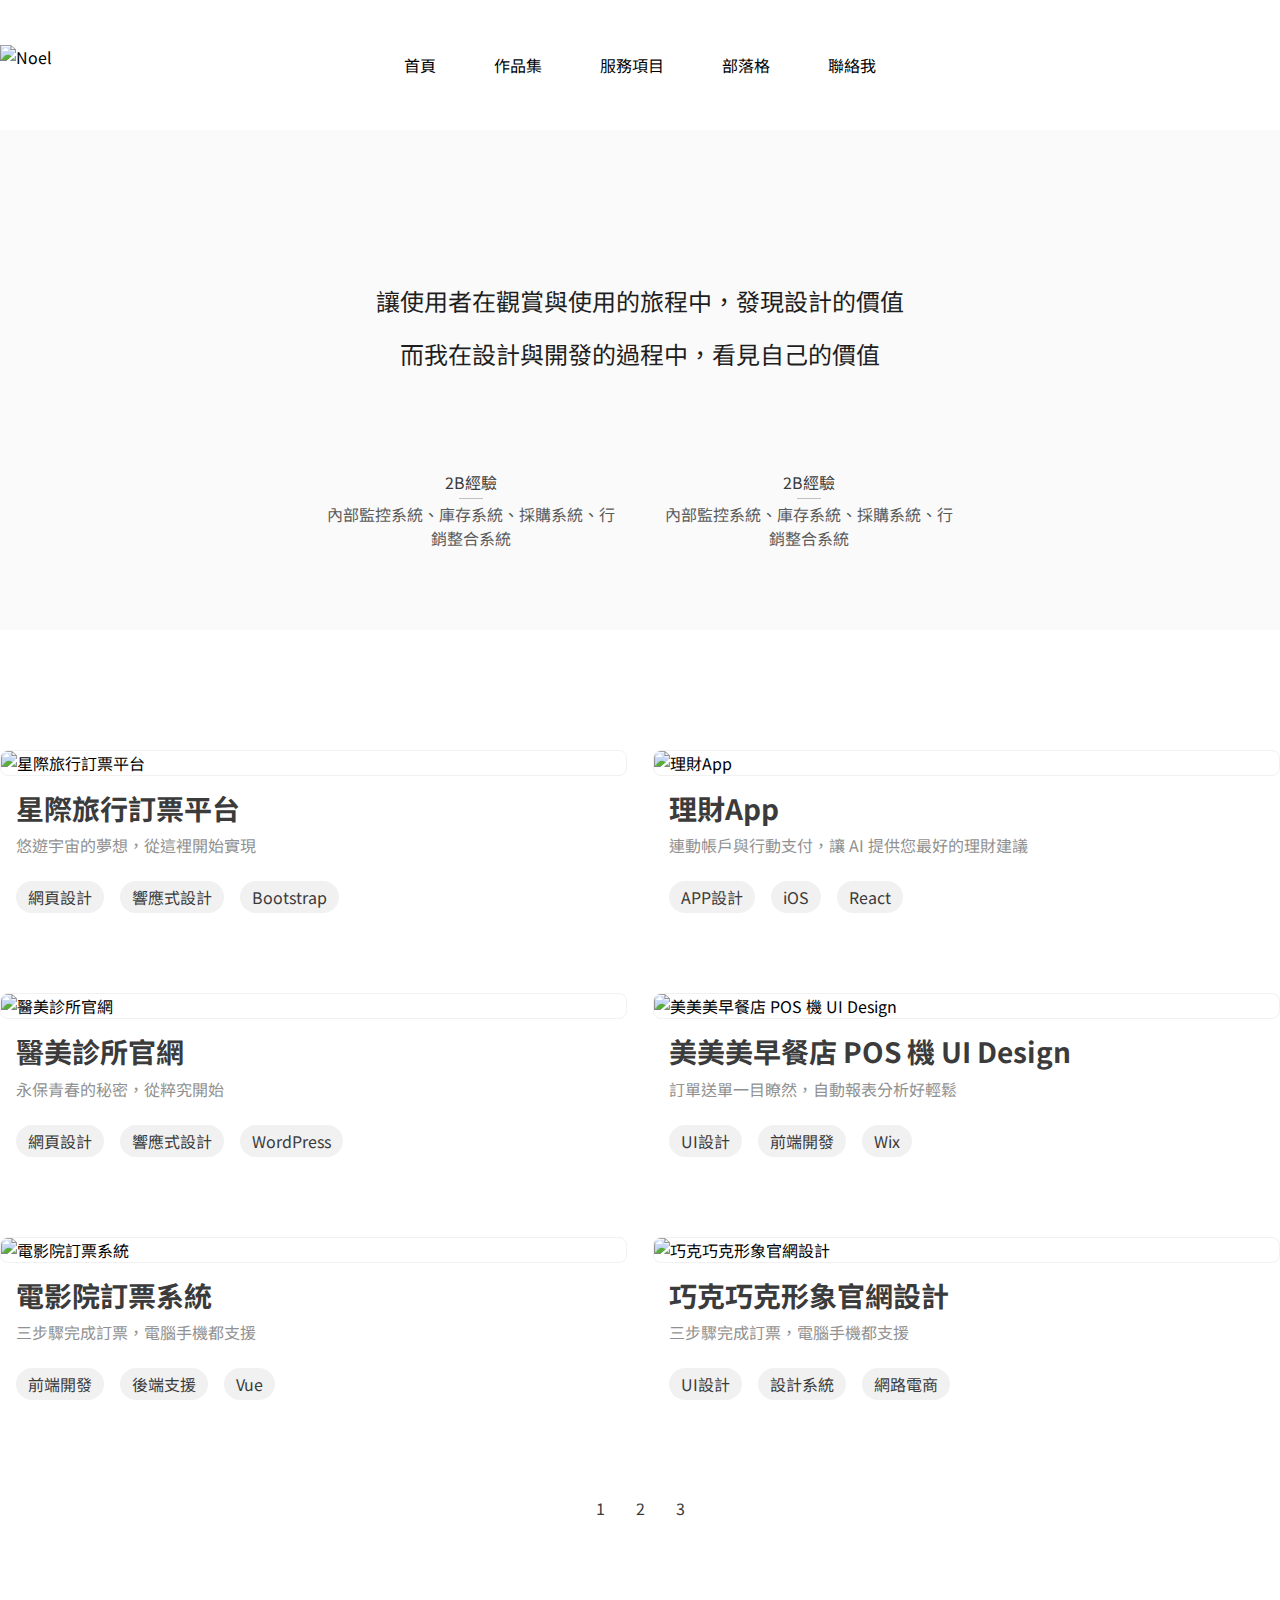
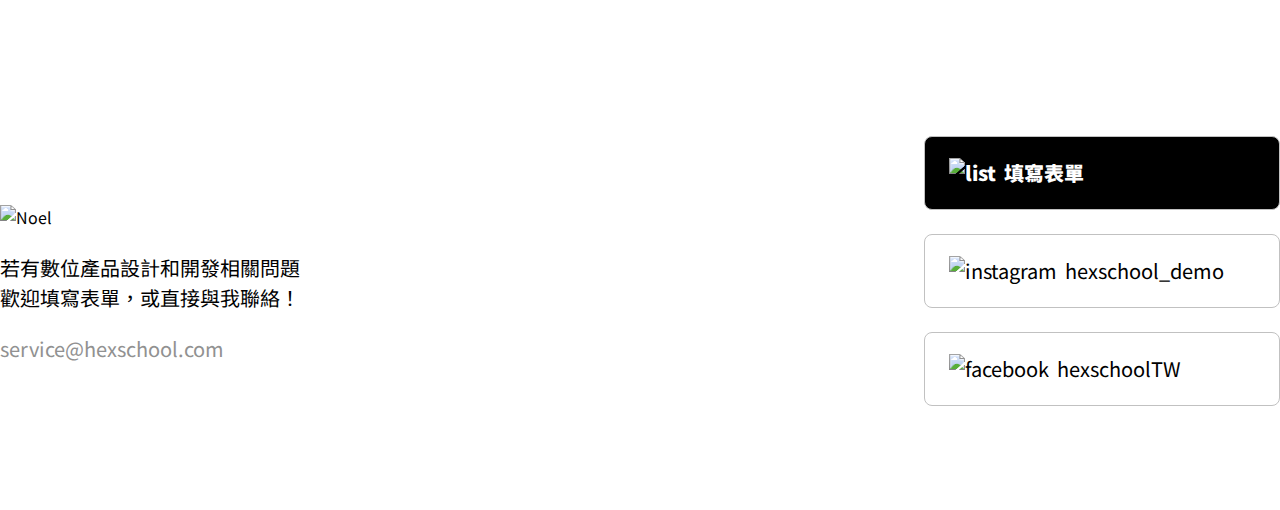
==== portfolio.html @ 108b71df "0527" ====
<!DOCTYPE html>
<html lang="en">
<head>
    <meta charset="UTF-8">
    <meta name="viewport" content="width=device-width, initial-scale=1.0">
    <title>切版任務作業二 - 個人品牌網站</title>
    <link rel="stylesheet" type="text/css" href="/assets/css/main.css">
    <link href="https://fonts.googleapis.com/css2?family=Noto+Sans+TC:wght@100..900&display=swap" rel="stylesheet">
</head>
<body>
    <nav class="c-nav">
        <div class="container c-nav__container">
            <div class="c-nav__image">
                <a href="#">
                    <img src="https://raw.githubusercontent.com/hexschool/2022-web-layout-training/2f8d8c7a6133b448ecff5bf0a3d282b87b7c6a7e/2024%20web-camp/logo.svg" alt="Noel">
                </a>
            </div>
            <ul>
                <li>
                    <a href="index.html">首頁</a>
                </li>
                <li>
                    <a href="portfolio.html">作品集</a>
                </li>
                <li>
                    <a href="#">服務項目</a>
                </li>
                <li>
                    <a href="#">部落格</a>
                </li>
                <li>
                    <a href="#">聯絡我</a>
                </li>
            </ul>
        </div>
    </nav>

    <section class="p-topbn">   
        <div class="p-topbn__wrapper">
            <div class="p-topbn__title">
                <h4>讓使用者在觀賞與使用的旅程中，發現設計的價值</h4>
            </div>
            <div class="p-topbn__title">
                <h4>而我在設計與開發的過程中，看見自己的價值</h4>
            </div>
        </div>
        <ul>
            <li>
                <p class="subtitle">2B經驗</p>
                <p>內部監控系統、庫存系統、採購系統、行銷整合系統</p>
            </li>
            <li>
                <p class="subtitle">2B經驗</p>
                <p>內部監控系統、庫存系統、採購系統、行銷整合系統</p>
            </li>
        </ul>
    </section>
    <section class="p-works">
        <div class="container">
            <ul class="p-works__wrap">
                <li class="p-works__card">
                    <a href="#">
                        <div class="img-wrap">
                            <img src="https://github.com/hexschool/2022-web-layout-training/blob/main/2024%20web-camp/work-image1.png?raw=true" 
                            alt="星際旅行訂票平台">
                        </div>
                        <div class="p-works__txt">
                            <h3>星際旅行訂票平台</h3>
                            <p>悠遊宇宙的夢想，從這裡開始實現</p>
                            <ul>
                                <li>網頁設計</li>
                                <li>響應式設計</li>
                                <li>Bootstrap</li>
                            </ul>
                        </div>
                    </a>
                </li>
                <li class="p-works__card">
                    <a href="#">
                        <div class="img-wrap">
                            <img src="https://github.com/hexschool/2022-web-layout-training/blob/main/2024%20web-camp/work-image2.png?raw=true" 
                            alt="理財App">
                        </div>
                        <div class="p-works__txt">
                            <h3>理財App</h3>
                            <p>連動帳戶與行動支付，讓 AI 提供您最好的理財建議</p>
                            <ul>
                                <li>APP設計</li>
                                <li>iOS</li>
                                <li>React</li>
                            </ul>
                        </div>
                    </a>
                </li>
                <li class="p-works__card">
                    <a href="#">
                        <div class="img-wrap">
                            <img src="https://github.com/hexschool/2022-web-layout-training/blob/main/2024%20web-camp/work-image3.png?raw=true" 
                            alt="醫美診所官網">
                        </div>
                        <div class="p-works__txt">
                            <h3>醫美診所官網</h3>
                            <p>永保青春的秘密，從粹究開始</p>
                            <ul>
                                <li>網頁設計</li>
                                <li>響應式設計</li>
                                <li>WordPress</li>
                            </ul>
                        </div>
                    </a>
                </li>
                <li class="p-works__card">
                    <a href="#">
                        <div class="img-wrap">
                            <img src="https://github.com/hexschool/2022-web-layout-training/blob/main/2024%20web-camp/work-image4.png?raw=true" 
                            alt="美美美早餐店 POS 機 UI Design">
                        </div>
                        <div class="p-works__txt">
                            <h3>美美美早餐店 POS 機 UI Design</h3>
                            <p>訂單送單一目瞭然，自動報表分析好輕鬆</p>
                            <ul>
                                <li>UI設計</li>
                                <li>前端開發</li>
                                <li>Wix</li>
                            </ul>
                        </div>
                    </a>
                </li>
                <li class="p-works__card">
                    <a href="#">
                        <div class="img-wrap">
                            <img src="https://github.com/hexschool/2022-web-layout-training/blob/main/2024%20web-camp/work-image5.png?raw=true" 
                            alt="電影院訂票系統">
                        </div>
                        <div class="p-works__txt">
                            <h3>電影院訂票系統</h3>
                            <p>三步驟完成訂票，電腦手機都支援</p>
                            <ul>
                                <li>前端開發</li>
                                <li>後端支援</li>
                                <li>Vue</li>
                            </ul> 
                        </div>
                    </a>
                </li>
                <li class="p-works__card">
                    <a href="#">
                        <div class="img-wrap">
                            <img src="https://github.com/hexschool/2022-web-layout-training/blob/main/2024%20web-camp/work-image6.png?raw=true" 
                            alt="巧克巧克形象官網設計">
                        </div>
                        <div class="p-works__txt">
                            <h3>巧克巧克形象官網設計</h3>
                            <p>三步驟完成訂票，電腦手機都支援</p>
                            <ul>
                                <li>UI設計</li>
                                <li>設計系統</li>
                                <li>網路電商</li>
                            </ul>
                        </div>
                    </a>
                </li>
            </ul>
            <div class="c-pagination">
                <ul>
                    <a href="#">
                        <li>
                            <p>1</p>
                        </li>
                    </a>
                    <a href="#">
                        <li>
                            <p>2</p>
                        </li>
                    </a>
                    <a href="#">
                        <li>
                            <p>3</p>
                        </li>
                    </a>
                </ul>
            </div>
        </div>
    </section>

    <section class="c-footer">
        <div class="container c-footer__container">
            <div class="c-footer__info">
                <img src="https://raw.githubusercontent.com/hexschool/2022-web-layout-training/2f8d8c7a6133b448ecff5bf0a3d282b87b7c6a7e/2024%20web-camp/logo.svg" alt="Noel">
                <p>若有數位產品設計和開發相關問題<br>
                    歡迎填寫表單，或直接與我聯絡！
                </p>
                <a href="mailto:service@hexschool.com">
                    service@hexschool.com
                </a>
            </div>
            <ul>
                <a href="#">
                    <li class="c-btn c-btn--large active">
                        <img src="https://raw.githubusercontent.com/hexschool/2022-web-layout-training/2f8d8c7a6133b448ecff5bf0a3d282b87b7c6a7e/2024%20web-camp/list.svg" alt="list">
                        <p>填寫表單</p>
                    </li>
                </a>
                <a href="#">
                    <li class="c-btn c-btn--large">
                        <img src="https://raw.githubusercontent.com/hexschool/2022-web-layout-training/2f8d8c7a6133b448ecff5bf0a3d282b87b7c6a7e/2024%20web-camp/instagram.svg" alt="instagram">
                        <p>hexschool_demo</p>
                    </li>
                </a>
                <a href="#">
                    <li class="c-btn c-btn--large">
                        <img src="https://raw.githubusercontent.com/hexschool/2022-web-layout-training/2f8d8c7a6133b448ecff5bf0a3d282b87b7c6a7e/2024%20web-camp/facebook.svg" alt="facebook">
                        <p>hexschoolTW</p>
                    </li>
                </a>
            </ul>
        </div>
    </section>
</body>
</html>
---- assets/css/main.css ----
h1 {
  font-size: 40px;
  line-height: 48px;
}

h2 {
  font-size: 32px;
  line-height: 38.4px;
}

h3 {
  font-size: 28px;
  line-height: 33.6px;
}

h4 {
  font-size: 24px;
  line-height: 28.8px;
}

h5 {
  font-size: 20px;
  line-height: 24px;
}

h6 {
  font-size: 16px;
  line-height: 19.2px;
}

* {
  padding: 0;
  margin: 0;
  font-family: "Noto Sans TC", Helvetica, Arial, sans-serif, serif;
}

ul li {
  list-style-type: none;
}

a {
  text-decoration: none;
  color: #000000;
}

section {
  padding: 80px 0;
}

.container {
  max-width: 1296px;
  margin: 0 auto;
}
@media (max-width: 992px) {
  .container {
    padding: 0 16px;
  }
}

.img-wrap {
  max-width: 100%;
  overflow: hidden;
}
.img-wrap img {
  width: 100%;
}

.c-nav__container {
  position: relative;
  display: flex;
  justify-content: center;
  align-items: center;
  padding: 28px 0;
}
.c-nav__container ul {
  display: flex;
  justify-content: center;
}
.c-nav__container ul li {
  padding: 4px 8px;
  margin: 20px;
  border: 1px solid #ffffff;
}
.c-nav__container ul li:hover {
  border: 1px solid #919191;
}
.c-nav__container ul li:active {
  border: 1px solid #919191;
}
.c-nav__image {
  position: absolute;
  left: 0;
  height: 40px;
  width: auto;
}
.c-pagination ul {
  display: flex;
  margin: 8px 0;
  justify-content: center;
}
.c-pagination ul li {
  border-radius: 4px;
  width: 40px;
  height: 40px;
  display: flex;
  justify-content: center;
  align-items: center;
}
.c-pagination ul li p {
  color: #3B3B3B;
}
.c-pagination ul li:hover {
  background-color: #F1F1F1;
}
.c-pagination ul li:active {
  background-color: #1E1E1E;
}
.c-pagination ul li:active p {
  color: #ffffff;
}
.c-pagedot__wrap {
  display: flex;
  justify-content: center;
}
.c-pagedot__wrap li {
  background-color: #E9E9E9;
  width: 12px;
  height: 12px;
  margin: 0 8px;
  border-radius: 100%;
}
.c-pagedot__wrap li.active {
  background-color: #000000;
}
.c-footer {
  background-image: url("https://github.com/hexschool/2022-web-layout-training/blob/main/2024%20web-camp/footer-bg-lg.png?raw=true");
  background-position: center;
  background-repeat: no-repeat;
  background-size: cover;
}
.c-footer__container {
  display: flex;
  justify-content: space-between;
  align-items: center;
}
.c-footer__container li {
  display: flex;
  align-items: center;
}
.c-footer__container li img {
  margin-bottom: 24px;
  margin: 0 8px 0 0;
  padding: 0;
}
.c-footer__container li p {
  margin-bottom: 24px;
  margin: 0;
  padding: 0;
}
.c-footer__info img {
  width: 160px;
  margin-bottom: 24px;
}
.c-footer__info p {
  font-family: "Noto Sans TC", Helvetica, Arial, sans-serif, serif;
  font-weight: 400;
  font-size: 20px;
  line-height: 30px;
  margin-bottom: 24px;
}
.c-footer__info a {
  font-size: 20px;
  line-height: 24px;
  color: #919191;
}
.c-btn {
  display: inline-block;
  font-family: "Noto Sans TC", Helvetica, Arial, sans-serif, serif;
  font-weight: 400;
  font-size: 20px;
  line-height: 30px;
}
.c-btn--large {
  width: 306px;
  height: 72px;
  padding: 0 24px;
  display: flex;
  align-items: center;
  border-radius: 8px;
  border: 1px solid #C1C1C1;
  background-color: #ffffff;
  margin-bottom: 24px;
}
.c-btn--large img {
  margin-right: 8px;
}
.c-btn--large.active {
  background-color: #000000;
  color: #ffffff;
  font-weight: 900;
}
.c-btn--small {
  background-color: #000000;
  color: #ffffff;
  display: inline-block;
  padding: 16px 32px;
  border-radius: 5px;
  font-weight: 700;
  display: flex;
  justify-content: center;
  align-items: center;
  transition: all 0.5s ease;
}
.c-btn--small:hover {
  background-color: #3B3B3B;
  transition: all 0.5s ease;
}

.p-hero {
  background-image: url("https://github.com/hexschool/2022-web-layout-training/blob/main/2024%20web-camp/hero-lg.png?raw=true");
  background-position: right;
  background-repeat: no-repeat;
  padding: 248px 0;
}
.p-hero__txt h1 {
  color: #3B3B3B;
  margin-bottom: 24px;
}
.p-hero__txt .icon-wrap {
  display: flex;
}
.p-hero__txt .icon-wrap img {
  margin-right: 16px;
}
.p-hero__p {
  color: #5B5B5B;
  font-family: "Noto Sans TC", Helvetica, Arial, sans-serif, serif;
  font-weight: 400;
  font-size: 20px;
  line-height: 30px;
  margin-bottom: 16px;
}
.p-hero__note {
  color: #C1C1C1;
  font-family: "Noto Sans TC", Helvetica, Arial, sans-serif, serif;
  font-weight: 400;
  font-size: 16px;
  line-height: 24px;
  margin-bottom: 60px;
}
.p-portfolio {
  position: relative;
  padding: 0;
}
.p-portfolio h2 {
  text-align: center;
  margin-bottom: 80px;
  color: #3B3B3B;
  display: flex;
  justify-content: center;
  align-items: center;
  letter-spacing: 4px;
}
.p-portfolio h2::before {
  display: inline-block;
  content: "";
  background: url("/assets/images/title-left.svg");
  width: 100px;
  height: 6px;
  margin-right: 16px;
}
.p-portfolio h2::after {
  display: inline-block;
  content: "";
  background: url("/assets/images/title-right.svg");
  width: 100px;
  height: 6px;
  margin-left: 16px;
}
.p-portfolio__card {
  position: relative;
  height: 800px;
  overflow: hidden;
}
.p-portfolio__card .container {
  display: flex;
  justify-content: space-between;
  align-items: center;
  height: 100%;
}
.p-portfolio__info {
  padding: 80px 40px 56px 40px;
  border-radius: 24px;
  background-color: rgba(255, 255, 255, 0.1019607843);
  width: 526px;
  display: flex;
  flex-direction: column;
  justify-content: center;
}
.p-portfolio__info a {
  text-align: center;
}
.p-portfolio .card-1 .p-portfolio__info {
  margin-left: 50px;
}
.p-portfolio .card-1::before {
  content: "";
  height: 800px;
  width: 100%;
  position: absolute;
  top: 0;
  left: 0;
  z-index: -1;
  background-image: url("https://github.com/hexschool/2022-web-layout-training/blob/main/2024%20web-camp/homepage-work1-bg.png?raw=true");
  background-repeat: no-repeat;
  background-position: center;
  background-size: cover;
  opacity: 0.4;
}
.p-portfolio .card-1::after {
  content: "";
  height: 800px;
  width: 100%;
  z-index: -2;
  position: absolute;
  top: 0;
  left: 0;
  background-color: #1E1E1E;
}
.p-portfolio .card-2 .p-portfolio__info {
  z-index: 5;
}
.p-portfolio .card-2::before {
  content: "";
  height: 800px;
  width: 100%;
  position: absolute;
  top: 0;
  left: 0;
  z-index: -1;
  background-image: url("https://github.com/hexschool/2022-web-layout-training/blob/main/2024%20web-camp/homepage-work2-lg.png?raw=true");
  background-repeat: no-repeat;
  background-position: center;
  background-size: cover;
}
.p-portfolio .card-2::after {
  content: "";
  height: 800px;
  width: 50%;
  z-index: 2;
  position: absolute;
  top: 0;
  left: 0;
  background-color: #1E1E1E;
  opacity: 0.5;
}
.p-portfolio .card-3 .p-portfolio__info {
  margin-left: 50px;
}
.p-portfolio .card-3::before {
  content: "";
  height: 800px;
  width: 100%;
  position: absolute;
  top: 0;
  left: 0;
  z-index: -1;
  background-image: url("https://github.com/hexschool/2022-web-layout-training/blob/main/2024%20web-camp/homepage-work3-bg.png?raw=true");
  background-repeat: no-repeat;
  background-position: center;
  background-size: cover;
  opacity: 0.4;
}
.p-portfolio .card-3::after {
  content: "";
  height: 800px;
  width: 100%;
  z-index: -2;
  position: absolute;
  top: 0;
  left: 0;
  background-color: #1E1E1E;
}
.p-portfolio__txt {
  color: #ffffff;
  display: inline;
}
.p-portfolio__txt h3 {
  margin-bottom: 8px;
}
.p-portfolio__txt p {
  padding-bottom: 24px;
}
.p-portfolio__txt ul {
  display: flex;
  padding-bottom: 40px;
  margin-bottom: 40px;
  border-bottom: 1px solid #F1F1F1;
}
.p-portfolio__txt ul li {
  background-color: #ffffff;
  padding: 4px 12px;
  border-radius: 16px;
  margin-right: 16px;
  color: #3B3B3B;
}
.p-intro {
  background-image: url("https://github.com/hexschool/2022-web-layout-training/blob/main/2024%20web-camp/homepage-services-bg.png?raw=true");
  padding: 120px 0;
}
.p-intro h2 {
  text-align: center;
  margin-bottom: 80px;
  color: #3B3B3B;
  display: flex;
  justify-content: center;
  align-items: center;
  letter-spacing: 4px;
}
.p-intro h2::before {
  display: inline-block;
  content: "";
  background: url("/assets/images/title-left.svg");
  width: 100px;
  height: 6px;
  margin-right: 16px;
}
.p-intro h2::after {
  display: inline-block;
  content: "";
  background: url("/assets/images/title-right.svg");
  width: 100px;
  height: 6px;
  margin-left: 16px;
}
.p-intro .container {
  text-align: center;
}
.p-intro h3 {
  margin-bottom: 40px;
  text-align: center;
}
.p-intro a {
  text-align: center;
}
.p-intro__wrap {
  display: flex;
  flex-direction: row;
  justify-content: space-between;
  margin-bottom: 80px;
}
.p-intro__card {
  width: 306px;
  height: 306px;
  background-color: #1E1E1E;
  display: flex;
  flex-direction: column;
  justify-content: center;
  align-items: center;
  font-weight: 700;
  border-radius: 16px;
  background: linear-gradient(-45deg, #1E1E1E 50%, #000000 50%);
}
.p-intro__card img {
  margin-bottom: 24px;
}
.p-intro__card p {
  color: #ffffff;
  font-family: "Noto Sans TC", Helvetica, Arial, sans-serif, serif;
  font-weight: 400;
  font-size: 28px;
  line-height: 42px;
}
.p-article h2 {
  text-align: center;
  margin-bottom: 80px;
  color: #3B3B3B;
  display: flex;
  justify-content: center;
  align-items: center;
  letter-spacing: 4px;
}
.p-article h2::before {
  display: inline-block;
  content: "";
  background: url("/assets/images/title-left.svg");
  width: 100px;
  height: 6px;
  margin-right: 16px;
}
.p-article h2::after {
  display: inline-block;
  content: "";
  background: url("/assets/images/title-right.svg");
  width: 100px;
  height: 6px;
  margin-left: 16px;
}
.p-article__wrap {
  display: flex;
  flex-direction: row;
  overflow: hidden;
  margin-bottom: 40px;
}
.p-article__wrap img {
  margin-bottom: 16px;
}
.p-article__wrap h5 {
  padding: 0 8px;
  margin-bottom: 16px;
}
.p-article__card {
  margin: 0 12px;
}
.p-article__info {
  display: flex;
  justify-content: space-between;
  padding: 0 8px;
}
.p-article__info .tag {
  font-family: "Noto Sans TC", Helvetica, Arial, sans-serif, serif;
  font-weight: 400;
  font-size: 16px;
  line-height: 24px;
  padding: 4px 12px;
  border-radius: 16px;
  background-color: #F1F1F1;
}
.p-article__info .date {
  font-family: "Noto Sans TC", Helvetica, Arial, sans-serif, serif;
  font-weight: 400;
  font-size: 16px;
  line-height: 24px;
  color: #5B5B5B;
}
.p-topbn {
  display: flex;
  flex-direction: column;
  justify-content: center;
  position: relative;
  background-color: #FAFAFA;
}
.p-topbn__wrapper {
  max-width: 670px;
  margin: auto;
}
.p-topbn__wrapper::before {
  content: " ";
  background-image: url("https://github.com/hexschool/2022-web-layout-training/blob/main/2024%20web-camp/quote-left.png?raw=true");
  width: 72px;
  height: 72px;
  display: inline-block;
}
.p-topbn__wrapper::after {
  content: " ";
  background-image: url("https://github.com/hexschool/2022-web-layout-training/blob/main/2024%20web-camp/quote-right.png?raw=true");
  width: 72px;
  height: 72px;
  display: inline-block;
}
.p-topbn__title {
  color: #1E1E1E;
  display: flex;
  justify-content: center;
}
.p-topbn__title h4 {
  margin-bottom: 16px;
  text-align: center;
  position: relative;
  display: inline;
  text-align: center;
  z-index: 3;
  font-weight: 400;
}
.p-topbn__title h4:nth-child(1) {
  margin-bottom: 24px;
}
.p-topbn__title h4::after {
  content: " ";
  background-image: url("https://github.com/hexschool/2022-web-layout-training/blob/main/2024%20web-camp/mark.png?raw=true");
  width: 148px;
  height: 8px;
  position: absolute;
  bottom: 0;
  right: 0;
  z-index: -1;
}
.p-topbn ul {
  display: flex;
  justify-content: center;
}
.p-topbn ul li {
  max-width: 298px;
  margin: 0 20px;
}
.p-topbn ul li p {
  font-family: "Noto Sans TC", Helvetica, Arial, sans-serif, serif;
  font-weight: 400;
  font-size: 16px;
  line-height: 24px;
  color: #5B5B5B;
  text-align: center;
}
.p-topbn ul li .subtitle {
  color: #3B3B3B;
  margin-bottom: 8px;
  position: relative;
}
.p-topbn ul li .subtitle::after {
  content: "";
  display: block;
  width: 24px;
  height: 4px;
  border-bottom: 1px solid #C1C1C1;
  position: absolute;
  right: 0;
  left: 0;
  margin: auto;
}
.p-works {
  padding: 120px 0;
}
.p-works__wrap {
  display: flex;
  flex-wrap: wrap;
  flex-direction: row;
  justify-content: space-between;
}
@media (max-width: 768px) {
  .p-works__wrap {
    flex-direction: row;
  }
}
.p-works__card {
  width: 49%;
  margin-bottom: 80px;
}
@media (max-width: 768px) {
  .p-works__card {
    width: 100%;
    margin-bottom: 48px;
  }
}
.p-works__card .img-wrap {
  border-radius: 8px;
  border: 1px solid #F1F1F1;
}
.p-works__txt {
  margin-top: 16px;
  padding: 0 16px;
}
.p-works__txt h3 {
  margin-bottom: 8px;
  color: #3B3B3B;
  font-weight: 700;
}
@media (max-width: 768px) {
  .p-works__txt h3 {
    font-size: 20px;
  }
}
.p-works__txt p {
  font-family: "Noto Sans TC", Helvetica, Arial, sans-serif, serif;
  font-weight: 400;
  font-size: 16px;
  line-height: 24px;
  color: #919191;
}
.p-works__txt ul {
  margin-top: 24px;
  display: flex;
  flex-wrap: wrap;
}
.p-works__txt ul li {
  padding: 4px 12px;
  margin-right: 16px;
  background: #F1F1F1;
  border-radius: 16px;
  color: #3B3B3B;
  font-family: "Noto Sans TC", Helvetica, Arial, sans-serif, serif;
  font-weight: 400;
  font-size: 16px;
  line-height: 24px;
}/*# sourceMappingURL=main.css.map */
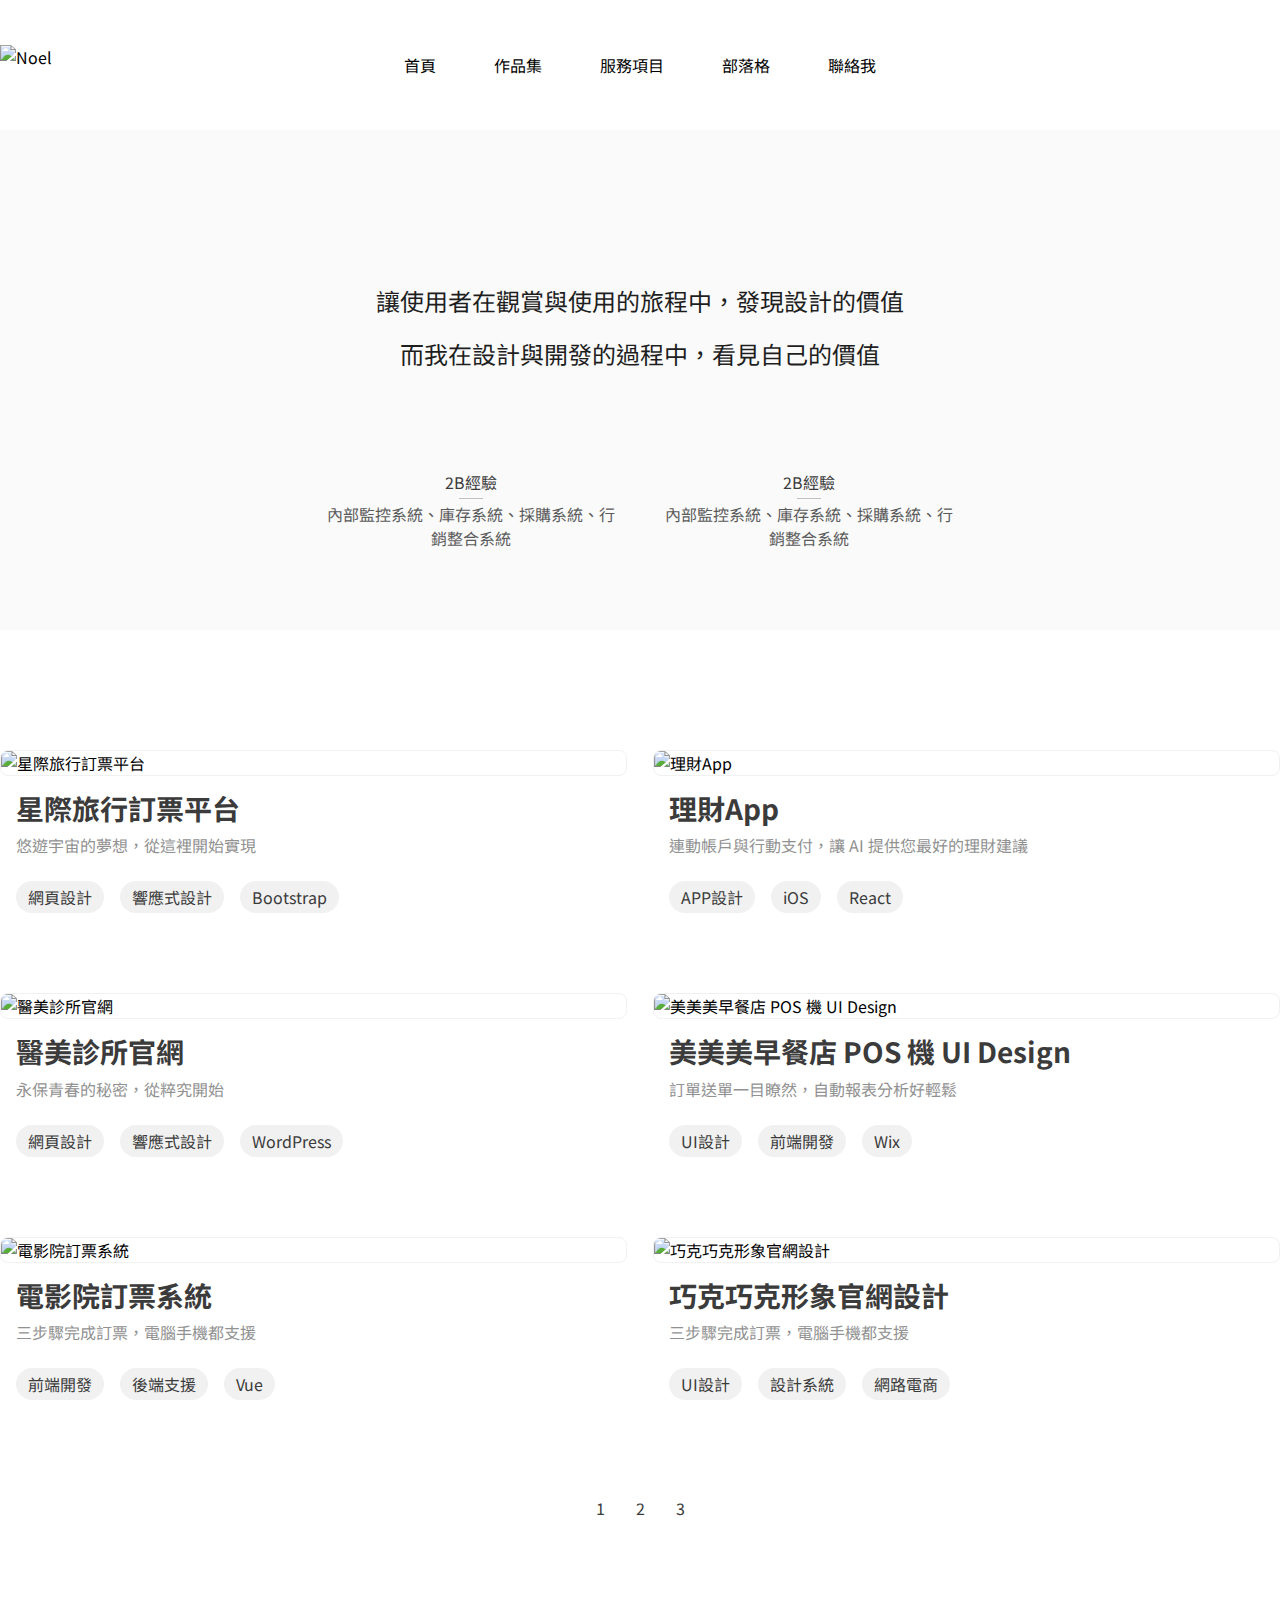
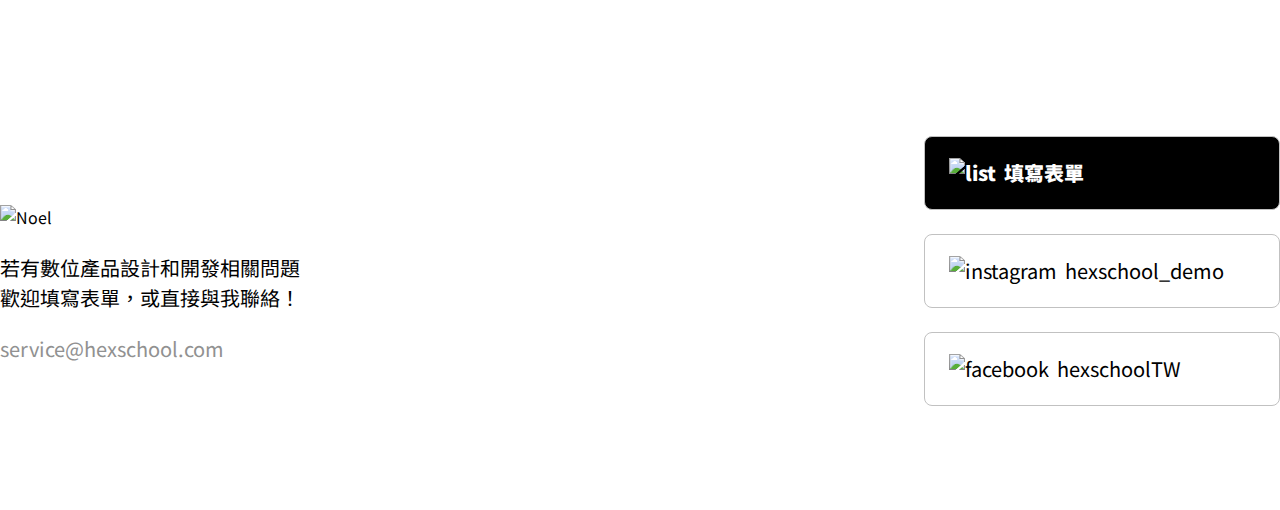
==== commit 3172d12e: "css位置修改" ====
--- a/portfolio.html
+++ b/portfolio.html
@@ -4,7 +4,7 @@
     <meta charset="UTF-8">
     <meta name="viewport" content="width=device-width, initial-scale=1.0">
     <title>切版任務作業二 - 個人品牌網站</title>
-    <link rel="stylesheet" type="text/css" href="/assets/css/main.css">
+    <link rel="stylesheet" type="text/css" href="assets/css/main.css">
     <link href="https://fonts.googleapis.com/css2?family=Noto+Sans+TC:wght@100..900&display=swap" rel="stylesheet">
 </head>
 <body>
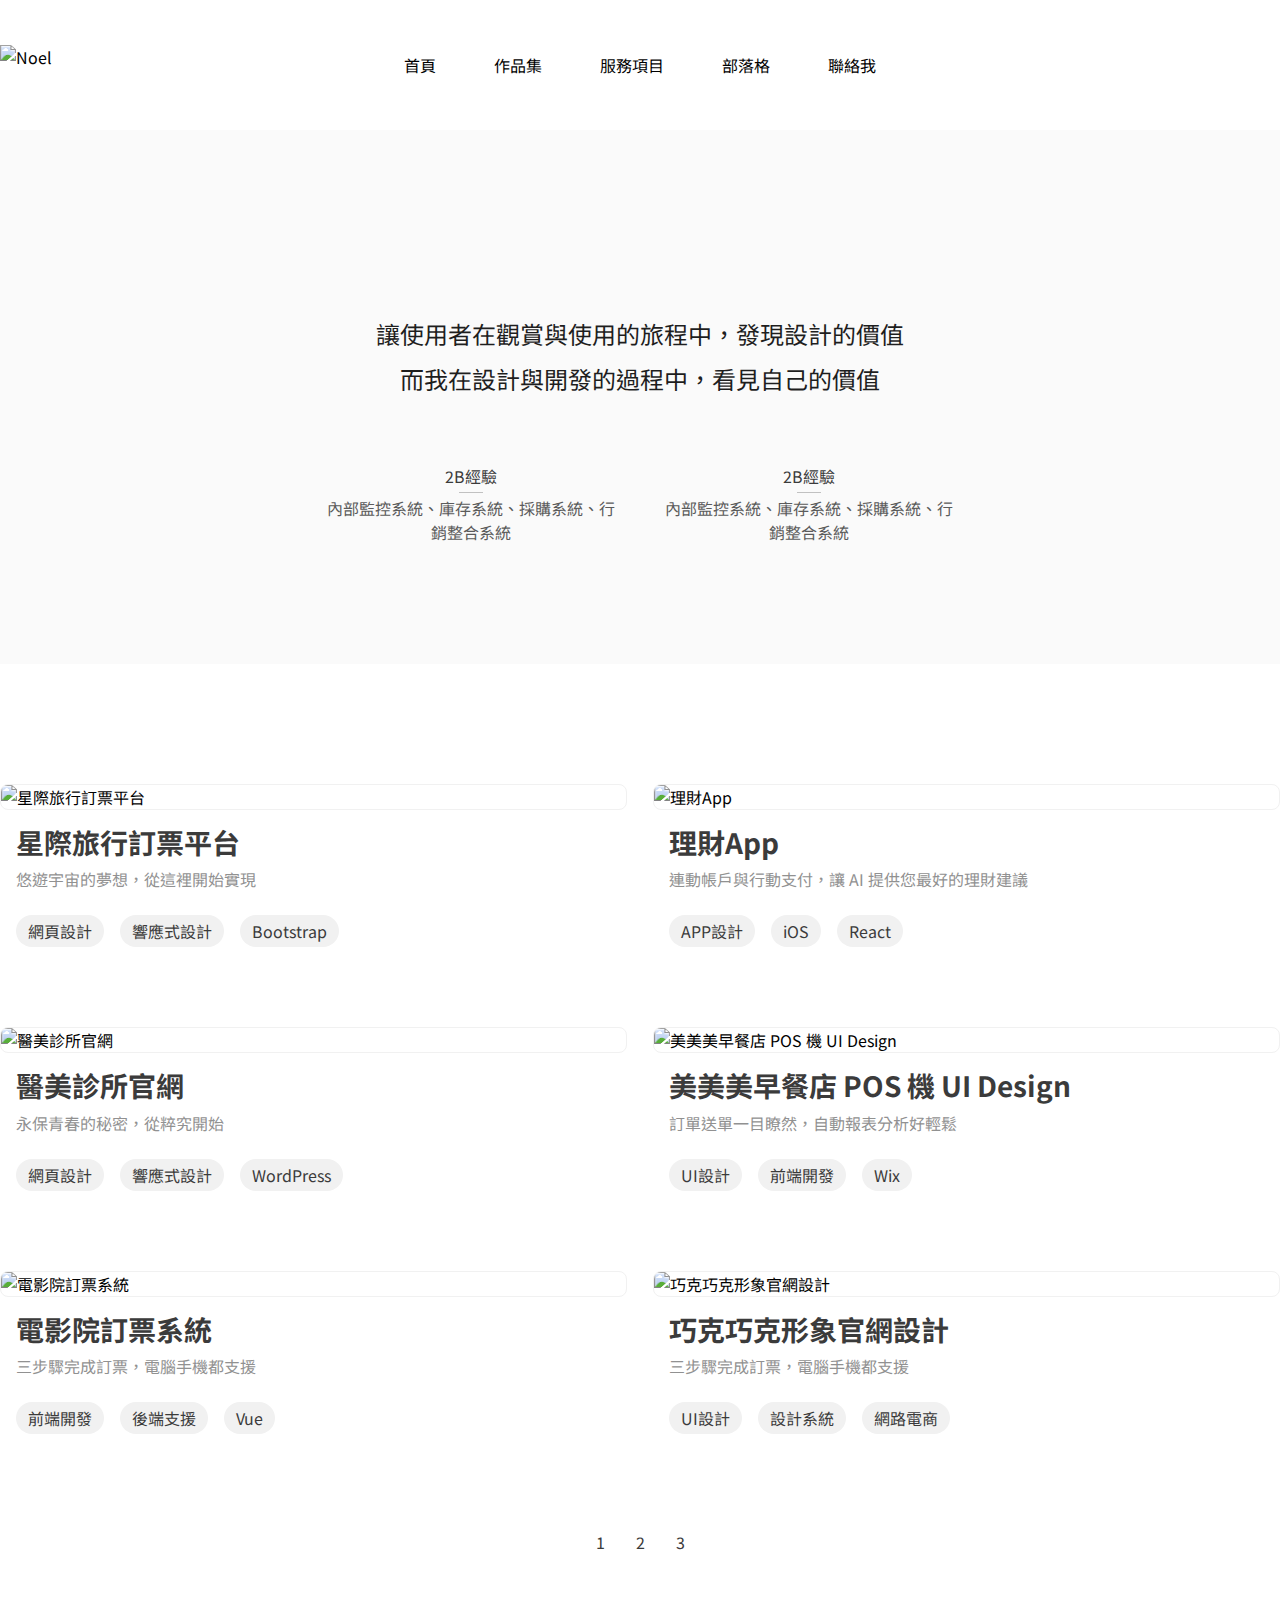
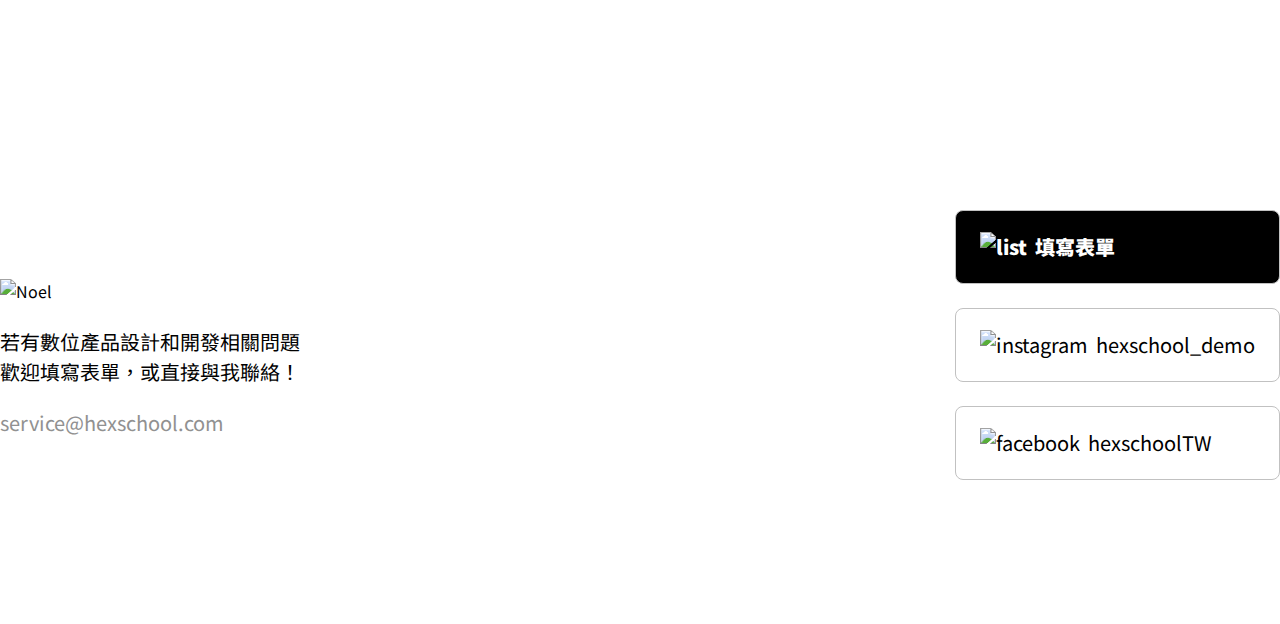
==== commit 49e0f6be: "0528" ====
--- a/portfolio.html
+++ b/portfolio.html
@@ -4,34 +4,46 @@
     <meta charset="UTF-8">
     <meta name="viewport" content="width=device-width, initial-scale=1.0">
     <title>切版任務作業二 - 個人品牌網站</title>
+    <!-- <link rel="stylesheet" type="text/css" href="https://hilauren.github.io/web-work2/assets/css/main.css"> -->
     <link rel="stylesheet" type="text/css" href="assets/css/main.css">
     <link href="https://fonts.googleapis.com/css2?family=Noto+Sans+TC:wght@100..900&display=swap" rel="stylesheet">
+    <link rel="stylesheet"
+        href="https://fonts.googleapis.com/css2?family=Material+Symbols+Outlined:opsz,wght,FILL,GRAD@20..48,100..700,0..1,-50..200" />
 </head>
 <body>
+    <!-- navbar -->
     <nav class="c-nav">
         <div class="container c-nav__container">
             <div class="c-nav__image">
-                <a href="#">
-                    <img src="https://raw.githubusercontent.com/hexschool/2022-web-layout-training/2f8d8c7a6133b448ecff5bf0a3d282b87b7c6a7e/2024%20web-camp/logo.svg" alt="Noel">
-                </a>
-            </div>
-            <ul>
-                <li>
-                    <a href="index.html">首頁</a>
-                </li>
-                <li>
-                    <a href="portfolio.html">作品集</a>
-                </li>
-                <li>
-                    <a href="#">服務項目</a>
-                </li>
-                <li>
-                    <a href="#">部落格</a>
-                </li>
-                <li>
-                    <a href="#">聯絡我</a>
-                </li>
-            </ul>
+                <a href="index.html">
+                    <img src="https://raw.githubusercontent.com/hexschool/2022-web-layout-training/2f8d8c7a6133b448ecff5bf0a3d282b87b7c6a7e/2024%20web-camp/logo.svg"
+                        alt="Noel">
+                </a>
+            </div>
+            <button class="c-nav__menu">
+                <span class="material-symbols-outlined">menu</span>
+                <!-- <span class="material-symbols-outlined">close</span> -->
+            </button>
+            <div class="c-nav__collapse">
+                <ul class="c-nav__itemwrap">
+                    <li class="c-nav__item">
+                        <a href="index.html">首頁</a>
+                    </li>
+                    <li class="c-nav__item">
+                        <a href="portfolio.html">作品集</a>
+                    </li>
+                    <li class="c-nav__item">
+                        <a href="#">服務項目</a>
+                    </li>
+                    <li class="c-nav__item">
+                        <a href="#">部落格</a>
+                    </li>
+                    <li class="c-nav__item">
+                        <a href="#">聯絡我</a>
+                    </li>
+                </ul>
+            </div>
+
         </div>
     </nav>
 
@@ -55,6 +67,7 @@
             </li>
         </ul>
     </section>
+
     <section class="p-works">
         <div class="container">
             <ul class="p-works__wrap">
@@ -183,10 +196,12 @@
         </div>
     </section>
 
+    <!-- footer  -->
     <section class="c-footer">
         <div class="container c-footer__container">
             <div class="c-footer__info">
-                <img src="https://raw.githubusercontent.com/hexschool/2022-web-layout-training/2f8d8c7a6133b448ecff5bf0a3d282b87b7c6a7e/2024%20web-camp/logo.svg" alt="Noel">
+                <img src="https://raw.githubusercontent.com/hexschool/2022-web-layout-training/2f8d8c7a6133b448ecff5bf0a3d282b87b7c6a7e/2024%20web-camp/logo.svg"
+                    alt="Noel">
                 <p>若有數位產品設計和開發相關問題<br>
                     歡迎填寫表單，或直接與我聯絡！
                 </p>
@@ -197,19 +212,22 @@
             <ul>
                 <a href="#">
                     <li class="c-btn c-btn--large active">
-                        <img src="https://raw.githubusercontent.com/hexschool/2022-web-layout-training/2f8d8c7a6133b448ecff5bf0a3d282b87b7c6a7e/2024%20web-camp/list.svg" alt="list">
+                        <img src="https://raw.githubusercontent.com/hexschool/2022-web-layout-training/2f8d8c7a6133b448ecff5bf0a3d282b87b7c6a7e/2024%20web-camp/list.svg"
+                            alt="list">
                         <p>填寫表單</p>
                     </li>
                 </a>
                 <a href="#">
                     <li class="c-btn c-btn--large">
-                        <img src="https://raw.githubusercontent.com/hexschool/2022-web-layout-training/2f8d8c7a6133b448ecff5bf0a3d282b87b7c6a7e/2024%20web-camp/instagram.svg" alt="instagram">
+                        <img src="https://raw.githubusercontent.com/hexschool/2022-web-layout-training/2f8d8c7a6133b448ecff5bf0a3d282b87b7c6a7e/2024%20web-camp/instagram.svg"
+                            alt="instagram">
                         <p>hexschool_demo</p>
                     </li>
                 </a>
                 <a href="#">
                     <li class="c-btn c-btn--large">
-                        <img src="https://raw.githubusercontent.com/hexschool/2022-web-layout-training/2f8d8c7a6133b448ecff5bf0a3d282b87b7c6a7e/2024%20web-camp/facebook.svg" alt="facebook">
+                        <img src="https://raw.githubusercontent.com/hexschool/2022-web-layout-training/2f8d8c7a6133b448ecff5bf0a3d282b87b7c6a7e/2024%20web-camp/facebook.svg"
+                            alt="facebook">
                         <p>hexschoolTW</p>
                     </li>
                 </a>
--- a/assets/css/main.css
+++ b/assets/css/main.css
@@ -44,7 +44,12 @@
 }
 
 section {
-  padding: 80px 0;
+  padding: 120px 0;
+}
+@media (max-width: 768px) {
+  section {
+    padding: 80px 0;
+  }
 }
 
 .container {
@@ -65,26 +70,44 @@
   width: 100%;
 }
 
+button {
+  margin: 0;
+  padding: 0;
+  border: 1px solid transparent;
+  outline: none;
+  background-color: rgba(255, 255, 255, 0);
+}
+
+.pc-none {
+  display: none;
+}
+@media (max-width: 768px) {
+  .pc-none {
+    display: block;
+  }
+}
+
 .c-nav__container {
   position: relative;
   display: flex;
+  flex-wrap: nowrap;
   justify-content: center;
   align-items: center;
   padding: 28px 0;
 }
-.c-nav__container ul {
-  display: flex;
-  justify-content: center;
-}
-.c-nav__container ul li {
+.c-nav__itemwrap {
+  display: flex;
+  justify-content: center;
+}
+.c-nav__item {
   padding: 4px 8px;
   margin: 20px;
   border: 1px solid #ffffff;
 }
-.c-nav__container ul li:hover {
+.c-nav__item:hover {
   border: 1px solid #919191;
 }
-.c-nav__container ul li:active {
+.c-nav__item:active {
   border: 1px solid #919191;
 }
 .c-nav__image {
@@ -92,6 +115,43 @@
   left: 0;
   height: 40px;
   width: auto;
+}
+.c-nav__menu {
+  display: none;
+}
+@media (max-width: 768px) {
+  .c-nav__container {
+    justify-content: space-between;
+    flex-wrap: wrap;
+    padding: 8px 12px;
+    height: 56px;
+  }
+  .c-nav__image {
+    position: relative;
+    height: 33px;
+    width: auto;
+  }
+  .c-nav__menu {
+    display: block;
+  }
+  .c-nav__collapse {
+    width: 100%;
+    position: absolute;
+    left: 0;
+    top: 56px;
+    background-color: #ffffff;
+    display: none;
+  }
+  .c-nav__itemwrap {
+    display: block;
+    flex-direction: column;
+    padding-top: 40px;
+    padding-bottom: 16px;
+  }
+  .c-nav__item {
+    text-align: center;
+    margin: 0 0 24px 0;
+  }
 }
 .c-pagination ul {
   display: flex;
@@ -173,6 +233,28 @@
   line-height: 24px;
   color: #919191;
 }
+@media (max-width: 768px) {
+  .c-footer__container {
+    flex-wrap: wrap;
+    justify-content: center;
+  }
+  .c-footer__info {
+    margin-bottom: 40px;
+    text-align: center;
+    width: 100%;
+  }
+  .c-footer__info img {
+    width: 120px;
+    margin-bottom: 24px;
+  }
+  .c-footer__info p {
+    font-family: "Noto Sans TC", Helvetica, Arial, sans-serif, serif;
+    font-weight: 400;
+    font-size: 16px;
+    line-height: 24px;
+    margin-bottom: 24px;
+  }
+}
 .c-btn {
   display: inline-block;
   font-family: "Noto Sans TC", Helvetica, Arial, sans-serif, serif;
@@ -181,7 +263,6 @@
   line-height: 30px;
 }
 .c-btn--large {
-  width: 306px;
   height: 72px;
   padding: 0 24px;
   display: flex;
@@ -198,6 +279,11 @@
   background-color: #000000;
   color: #ffffff;
   font-weight: 900;
+}
+@media (max-width: 768px) {
+  .c-btn--large {
+    height: 64px;
+  }
 }
 .c-btn--small {
   background-color: #000000;
@@ -215,6 +301,15 @@
   background-color: #3B3B3B;
   transition: all 0.5s ease;
 }
+@media (max-width: 768px) {
+  .c-btn--small {
+    font-family: "Noto Sans TC", Helvetica, Arial, sans-serif, serif;
+    font-weight: 400;
+    font-size: 16px;
+    line-height: 24px;
+    padding: 8px 16px;
+  }
+}
 
 .p-hero {
   background-image: url("https://github.com/hexschool/2022-web-layout-training/blob/main/2024%20web-camp/hero-lg.png?raw=true");
@@ -222,9 +317,14 @@
   background-repeat: no-repeat;
   padding: 248px 0;
 }
-.p-hero__txt h1 {
+.p-hero__img {
+  display: none;
+}
+.p-hero__txt h2 {
   color: #3B3B3B;
   margin-bottom: 24px;
+  font-size: 40px;
+  line-height: 48px;
 }
 .p-hero__txt .icon-wrap {
   display: flex;
@@ -248,6 +348,38 @@
   line-height: 24px;
   margin-bottom: 60px;
 }
+.p-hero .icon-wrap img {
+  width: 56px;
+  height: 56px;
+}
+@media (max-width: 768px) {
+  .p-hero {
+    background-image: none;
+    background-position: top;
+    padding: 0;
+  }
+  .p-hero__img {
+    display: block;
+  }
+  .p-hero__txt {
+    padding: 40px 0;
+    text-align: center;
+  }
+  .p-hero__txt h2 {
+    font-size: 32px;
+    line-height: 38.4px;
+  }
+  .p-hero__note {
+    margin-bottom: 24px;
+  }
+  .p-hero .icon-wrap {
+    justify-content: center;
+  }
+  .p-hero .icon-wrap img {
+    width: 40px;
+    height: 40px;
+  }
+}
 .p-portfolio {
   position: relative;
   padding: 0;
@@ -260,11 +392,13 @@
   justify-content: center;
   align-items: center;
   letter-spacing: 4px;
+  font-size: 32px;
+  line-height: 38.4px;
 }
 .p-portfolio h2::before {
   display: inline-block;
   content: "";
-  background: url("/assets/images/title-left.svg");
+  background: url("https://hilauren.github.io/web-work2/assets/images/title-left.svg");
   width: 100px;
   height: 6px;
   margin-right: 16px;
@@ -272,10 +406,29 @@
 .p-portfolio h2::after {
   display: inline-block;
   content: "";
-  background: url("/assets/images/title-right.svg");
+  background: url("https://hilauren.github.io/web-work2/assets/images/title-right.svg");
   width: 100px;
   height: 6px;
   margin-left: 16px;
+}
+@media (max-width: 768px) {
+  .p-portfolio h2 {
+    font-size: 24px;
+    line-height: 28.8px;
+    margin-bottom: 40px;
+  }
+  .p-portfolio h2::before {
+    display: inline-block;
+    content: "";
+    width: 56px;
+    height: 6px;
+  }
+  .p-portfolio h2::after {
+    display: inline-block;
+    content: "";
+    width: 56px;
+    height: 6px;
+  }
 }
 .p-portfolio__card {
   position: relative;
@@ -404,9 +557,70 @@
   margin-right: 16px;
   color: #3B3B3B;
 }
+@media (max-width: 768px) {
+  .p-portfolio h2 {
+    margin-bottom: 40px;
+  }
+  .p-portfolio__card {
+    height: 100vh;
+  }
+  .p-portfolio__card .img-wrap {
+    padding: 90px 40px 0 40px;
+  }
+  .p-portfolio__card .container {
+    display: block;
+  }
+  .p-portfolio .card-1 .p-portfolio__info, .p-portfolio .card-2 .p-portfolio__info, .p-portfolio .card-3 .p-portfolio__info {
+    margin: 0;
+  }
+  .p-portfolio .card-1 .container, .p-portfolio .card-2 .container, .p-portfolio .card-3 .container {
+    padding: 0;
+  }
+  .p-portfolio .card-2::after {
+    width: 0;
+  }
+  .p-portfolio__info {
+    padding: 0;
+    width: 100%;
+    text-align: center;
+    background-color: #ffffff;
+    border-radius: 0;
+    width: 100%;
+  }
+  .p-portfolio__txt {
+    padding: 24px 0 48px 0;
+    position: absolute;
+    bottom: 0;
+    background-color: #ffffff;
+    width: 100%;
+  }
+  .p-portfolio__txt h3 {
+    color: #1E1E1E;
+    font-size: 20px;
+    line-height: 24px;
+  }
+  .p-portfolio__txt p {
+    color: #5B5B5B;
+    font-family: "Noto Sans TC", Helvetica, Arial, sans-serif, serif;
+    font-weight: 400;
+    font-size: 16px;
+    line-height: 24px;
+    padding: 0 24px;
+    margin-bottom: 16px;
+  }
+  .p-portfolio__txt ul {
+    border: 0;
+    margin-bottom: 20px;
+    padding: 0;
+    justify-content: center;
+  }
+  .p-portfolio__txt ul li {
+    background-color: #F1F1F1;
+    margin: 0 4px;
+  }
+}
 .p-intro {
   background-image: url("https://github.com/hexschool/2022-web-layout-training/blob/main/2024%20web-camp/homepage-services-bg.png?raw=true");
-  padding: 120px 0;
 }
 .p-intro h2 {
   text-align: center;
@@ -416,11 +630,13 @@
   justify-content: center;
   align-items: center;
   letter-spacing: 4px;
+  font-size: 32px;
+  line-height: 38.4px;
 }
 .p-intro h2::before {
   display: inline-block;
   content: "";
-  background: url("/assets/images/title-left.svg");
+  background: url("https://hilauren.github.io/web-work2/assets/images/title-left.svg");
   width: 100px;
   height: 6px;
   margin-right: 16px;
@@ -428,10 +644,29 @@
 .p-intro h2::after {
   display: inline-block;
   content: "";
-  background: url("/assets/images/title-right.svg");
+  background: url("https://hilauren.github.io/web-work2/assets/images/title-right.svg");
   width: 100px;
   height: 6px;
   margin-left: 16px;
+}
+@media (max-width: 768px) {
+  .p-intro h2 {
+    font-size: 24px;
+    line-height: 28.8px;
+    margin-bottom: 40px;
+  }
+  .p-intro h2::before {
+    display: inline-block;
+    content: "";
+    width: 56px;
+    height: 6px;
+  }
+  .p-intro h2::after {
+    display: inline-block;
+    content: "";
+    width: 56px;
+    height: 6px;
+  }
 }
 .p-intro .container {
   text-align: center;
@@ -471,6 +706,26 @@
   font-size: 28px;
   line-height: 42px;
 }
+@media (max-width: 768px) {
+  .p-intro h3 {
+    font-size: 20px;
+    line-height: 24px;
+    margin-bottom: 24px;
+  }
+  .p-intro__wrap {
+    flex-direction: column;
+    justify-content: center;
+    align-items: center;
+    margin-bottom: 16px;
+  }
+  .p-intro__card {
+    margin-bottom: 24px;
+  }
+  .p-intro__card p {
+    font-size: 24px;
+    line-height: 28.8px;
+  }
+}
 .p-article h2 {
   text-align: center;
   margin-bottom: 80px;
@@ -479,11 +734,13 @@
   justify-content: center;
   align-items: center;
   letter-spacing: 4px;
+  font-size: 32px;
+  line-height: 38.4px;
 }
 .p-article h2::before {
   display: inline-block;
   content: "";
-  background: url("/assets/images/title-left.svg");
+  background: url("https://hilauren.github.io/web-work2/assets/images/title-left.svg");
   width: 100px;
   height: 6px;
   margin-right: 16px;
@@ -491,11 +748,30 @@
 .p-article h2::after {
   display: inline-block;
   content: "";
-  background: url("/assets/images/title-right.svg");
+  background: url("https://hilauren.github.io/web-work2/assets/images/title-right.svg");
   width: 100px;
   height: 6px;
   margin-left: 16px;
 }
+@media (max-width: 768px) {
+  .p-article h2 {
+    font-size: 24px;
+    line-height: 28.8px;
+    margin-bottom: 40px;
+  }
+  .p-article h2::before {
+    display: inline-block;
+    content: "";
+    width: 56px;
+    height: 6px;
+  }
+  .p-article h2::after {
+    display: inline-block;
+    content: "";
+    width: 56px;
+    height: 6px;
+  }
+}
 .p-article__wrap {
   display: flex;
   flex-direction: row;
@@ -511,6 +787,10 @@
 }
 .p-article__card {
   margin: 0 12px;
+}
+.p-article__card img {
+  border-radius: 8px;
+  border: 1px solid #F1F1F1;
 }
 .p-article__info {
   display: flex;
@@ -533,6 +813,25 @@
   line-height: 24px;
   color: #5B5B5B;
 }
+.p-article__link {
+  display: none;
+}
+@media (max-width: 768px) {
+  .p-article__wrap {
+    flex-direction: column;
+    margin: 0;
+  }
+  .p-article__card {
+    margin-bottom: 48px;
+  }
+  .p-article .c-pagedot {
+    display: none;
+  }
+  .p-article__link {
+    display: block;
+    text-align: center;
+  }
+}
 .p-topbn {
   display: flex;
   flex-direction: column;
@@ -543,6 +842,8 @@
 .p-topbn__wrapper {
   max-width: 670px;
   margin: auto;
+  position: relative;
+  padding: 70px 0;
 }
 .p-topbn__wrapper::before {
   content: " ";
@@ -550,6 +851,9 @@
   width: 72px;
   height: 72px;
   display: inline-block;
+  position: absolute;
+  left: 0;
+  top: 0;
 }
 .p-topbn__wrapper::after {
   content: " ";
@@ -557,6 +861,9 @@
   width: 72px;
   height: 72px;
   display: inline-block;
+  position: absolute;
+  right: 0;
+  bottom: 0;
 }
 .p-topbn__title {
   color: #1E1E1E;
@@ -564,16 +871,12 @@
   justify-content: center;
 }
 .p-topbn__title h4 {
-  margin-bottom: 16px;
   text-align: center;
   position: relative;
   display: inline;
   text-align: center;
   z-index: 3;
   font-weight: 400;
-}
-.p-topbn__title h4:nth-child(1) {
-  margin-bottom: 24px;
 }
 .p-topbn__title h4::after {
   content: " ";
@@ -585,6 +888,9 @@
   right: 0;
   z-index: -1;
 }
+.p-topbn__title:nth-child(1) {
+  margin-bottom: 16px;
+}
 .p-topbn ul {
   display: flex;
   justify-content: center;
@@ -616,6 +922,45 @@
   right: 0;
   left: 0;
   margin: auto;
+}
+@media (max-width: 768px) {
+  .p-topbn {
+    padding: 40px 0;
+  }
+  .p-topbn__wrapper {
+    padding: 64px 0;
+  }
+  .p-topbn__wrapper::before {
+    width: 64px;
+    height: 64px;
+    position: absolute;
+    right: 0;
+    left: 0;
+    margin: auto;
+    top: 0;
+  }
+  .p-topbn__wrapper::after {
+    width: 0;
+    height: 0;
+  }
+  .p-topbn__title h4 {
+    font-family: "Noto Sans TC", Helvetica, Arial, sans-serif, serif;
+    font-weight: 400;
+    font-size: 20px;
+    line-height: 30px;
+    margin: 0 37.5px;
+  }
+  .p-topbn__title:nth-child(1) {
+    margin-bottom: 24px;
+  }
+  .p-topbn ul {
+    flex-direction: column;
+  }
+  .p-topbn ul li {
+    margin-bottom: 20px;
+    max-width: 100%;
+    padding: 0 50px;
+  }
 }
 .p-works {
   padding: 120px 0;
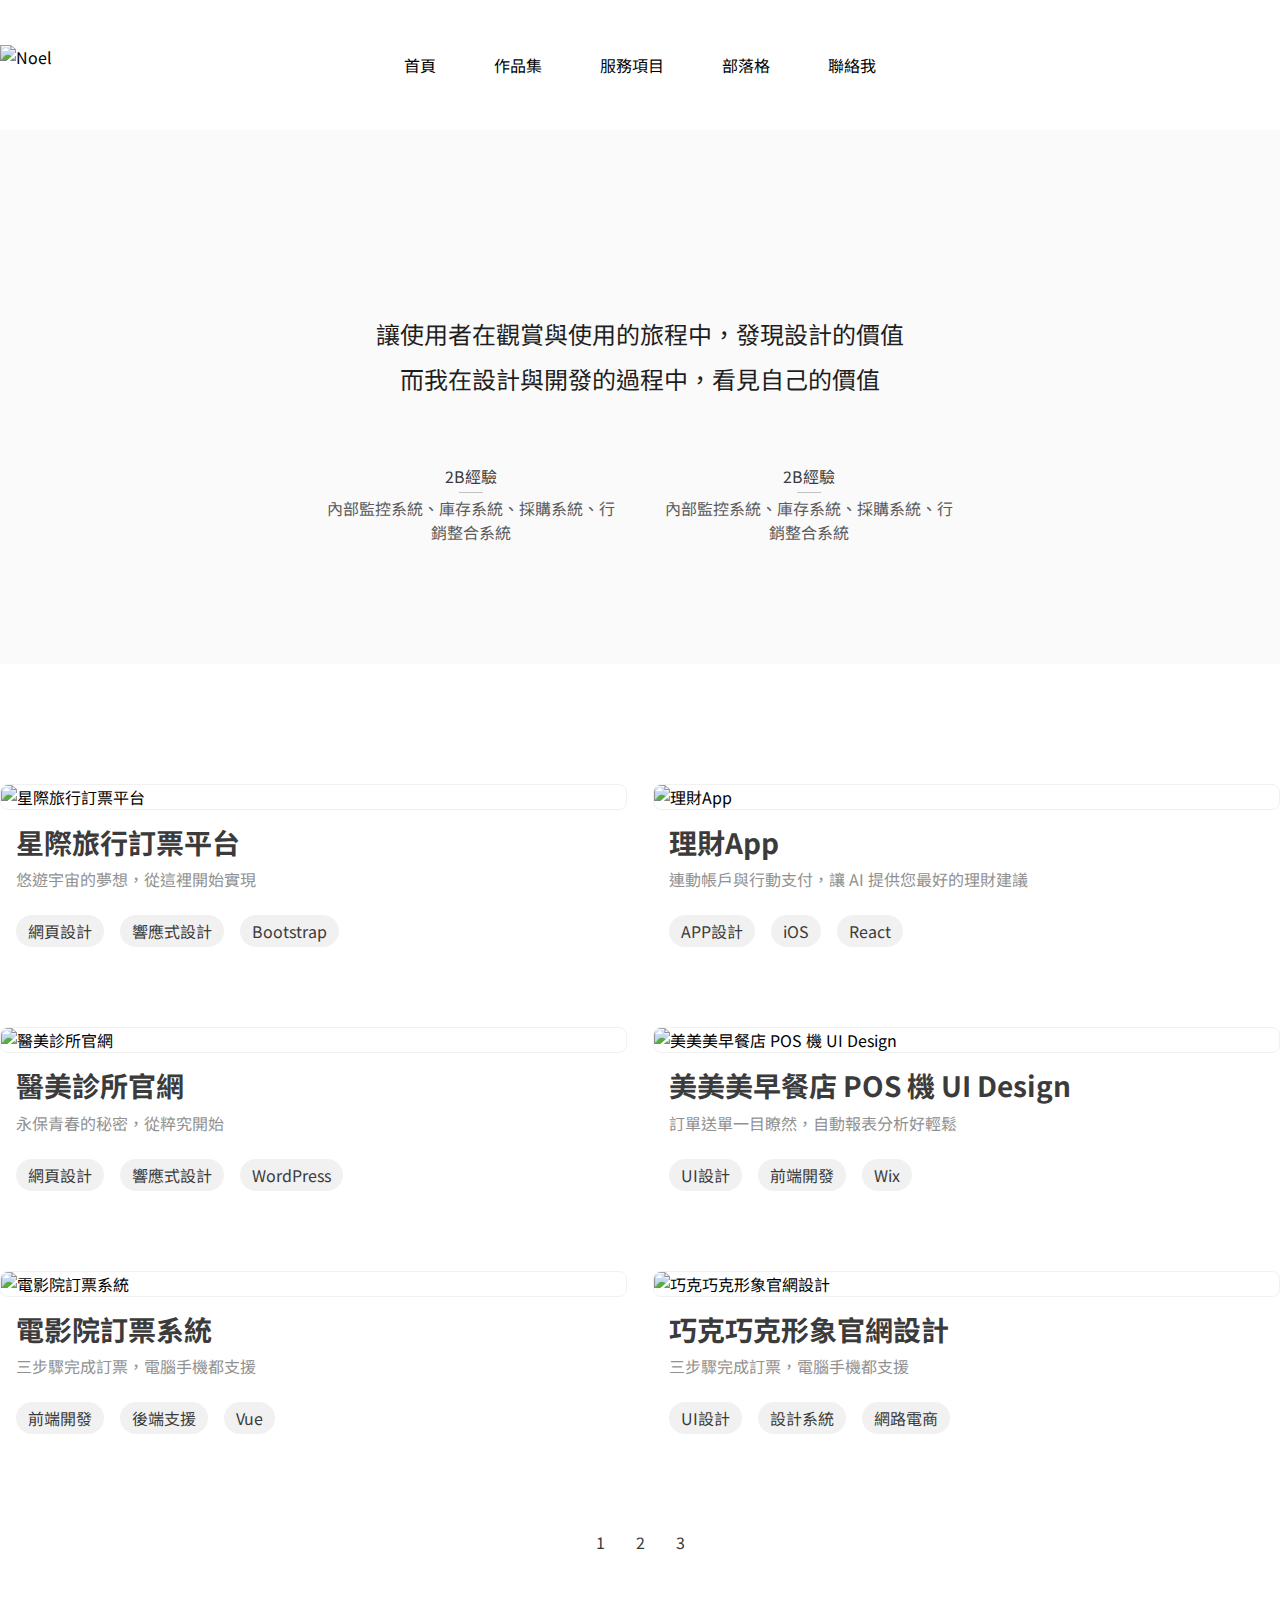
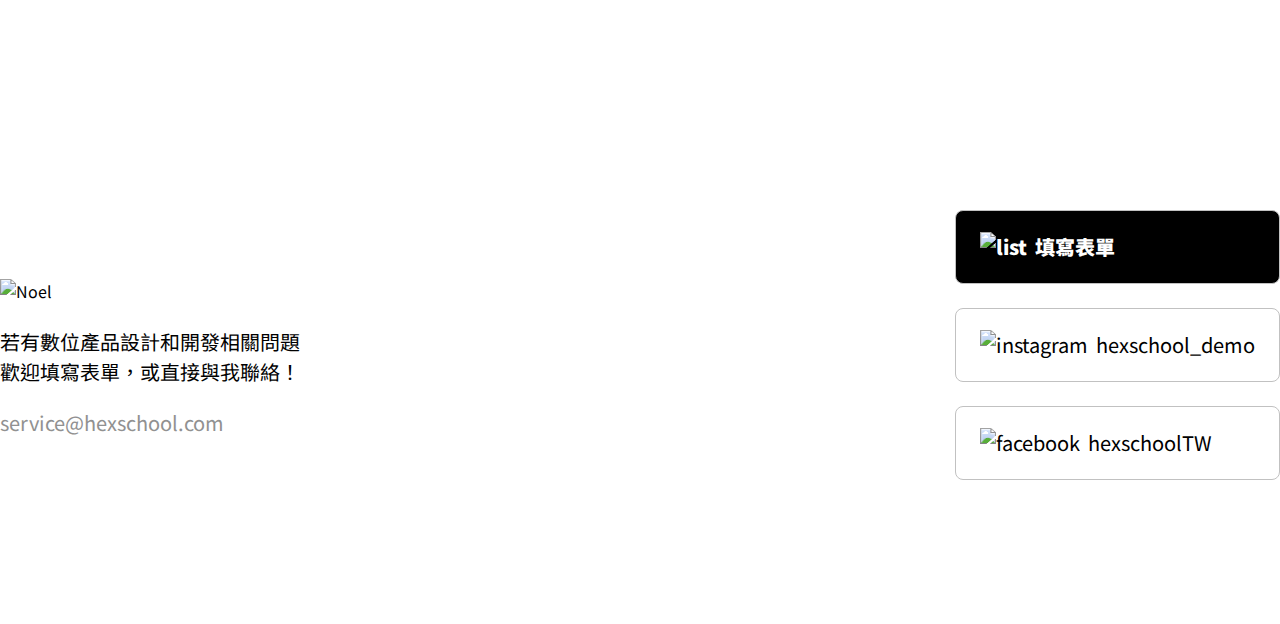
==== commit 7ff041fa: "0529" ====
--- a/portfolio.html
+++ b/portfolio.html
@@ -50,10 +50,10 @@
     <section class="p-topbn">   
         <div class="p-topbn__wrapper">
             <div class="p-topbn__title">
-                <h4>讓使用者在觀賞與使用的旅程中，發現設計的價值</h4>
+                <h4>讓使用者在觀賞與使用的旅程中，發現<span>設計的價值</span></h4>
             </div>
             <div class="p-topbn__title">
-                <h4>而我在設計與開發的過程中，看見自己的價值</h4>
+                <h4>而我在設計與開發的過程中，看見<span>自己的價值</span></h4>
             </div>
         </div>
         <ul>
--- a/assets/css/main.css
+++ b/assets/css/main.css
@@ -339,6 +339,16 @@
   font-size: 20px;
   line-height: 30px;
   margin-bottom: 16px;
+}
+.p-hero__p span::after {
+  content: " ";
+  background-image: url("https://github.com/hexschool/2022-web-layout-training/blob/main/2024%20web-camp/mark.png?raw=true");
+  width: 148px;
+  height: 8px;
+  position: absolute;
+  bottom: 0;
+  right: 0;
+  z-index: -1;
 }
 .p-hero__note {
   color: #C1C1C1;
@@ -537,9 +547,11 @@
 .p-portfolio__txt {
   color: #ffffff;
   display: inline;
+  text-align: center;
 }
 .p-portfolio__txt h3 {
   margin-bottom: 8px;
+  text-align: left;
 }
 .p-portfolio__txt p {
   padding-bottom: 24px;
@@ -549,6 +561,7 @@
   padding-bottom: 40px;
   margin-bottom: 40px;
   border-bottom: 1px solid #F1F1F1;
+  text-align: left;
 }
 .p-portfolio__txt ul li {
   background-color: #ffffff;
@@ -598,6 +611,7 @@
     color: #1E1E1E;
     font-size: 20px;
     line-height: 24px;
+    text-align: center;
   }
   .p-portfolio__txt p {
     color: #5B5B5B;
@@ -607,6 +621,7 @@
     line-height: 24px;
     padding: 0 24px;
     margin-bottom: 16px;
+    text-align: center;
   }
   .p-portfolio__txt ul {
     border: 0;
@@ -878,7 +893,7 @@
   z-index: 3;
   font-weight: 400;
 }
-.p-topbn__title h4::after {
+.p-topbn__title h4 span::after {
   content: " ";
   background-image: url("https://github.com/hexschool/2022-web-layout-training/blob/main/2024%20web-camp/mark.png?raw=true");
   width: 148px;
